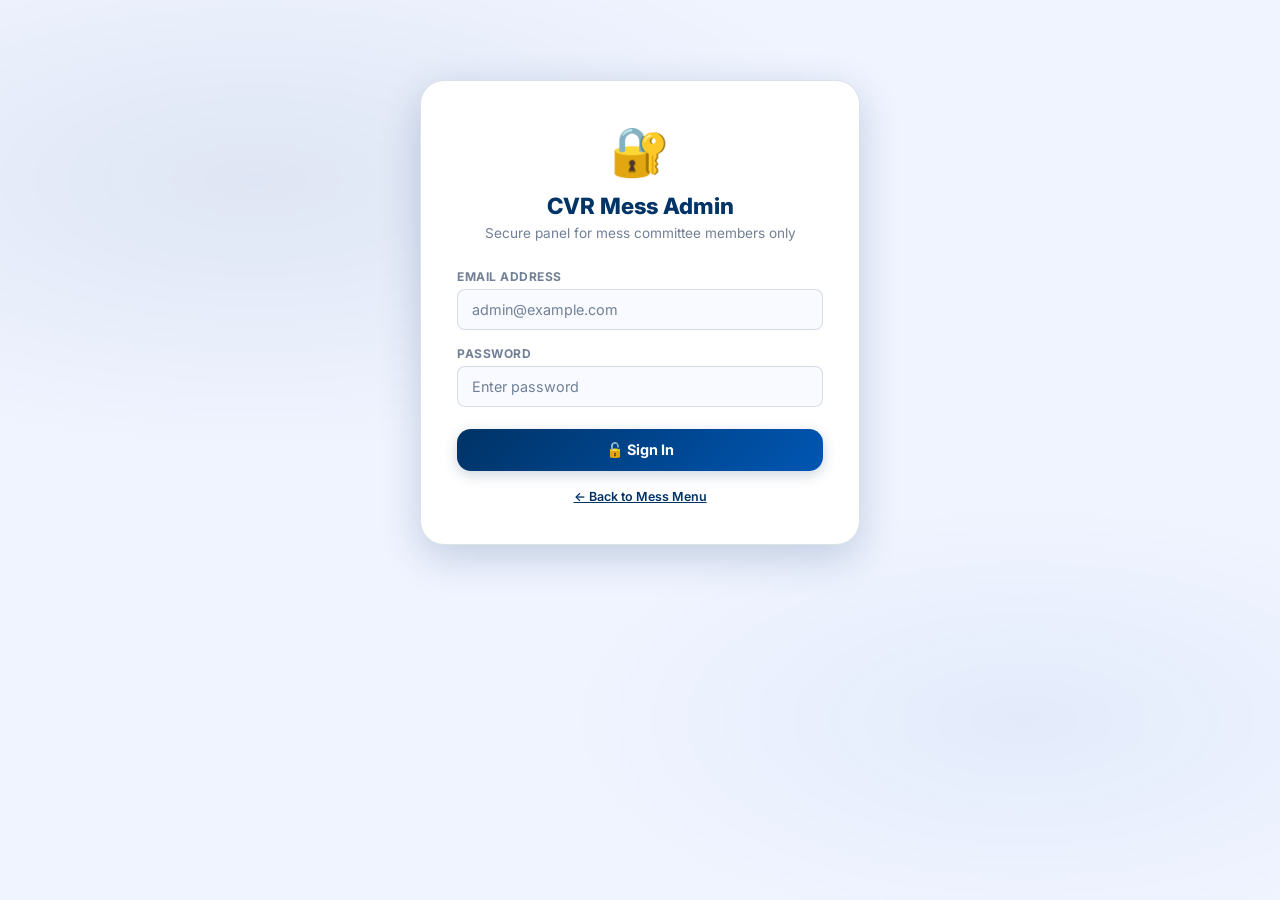
==== admin.html @ c502dd14 "Implement Plan A: Dish Photos via URL mode" ====
<!DOCTYPE html>
<html lang="en">
<head>
  <meta charset="UTF-8"/>
  <meta name="viewport" content="width=device-width, initial-scale=1.0">
  <title>CVR Mess — Admin Panel</title>
  <link href="https://fonts.googleapis.com/css2?family=Inter:wght@300;400;500;600;700;800&display=swap" rel="stylesheet">
  <style>
    *, *::before, *::after { box-sizing: border-box; margin: 0; padding: 0; }
    :root {
      --bg:#f0f4ff; --surface:#fff; --surface2:#f8faff; --border:rgba(0,51,102,.14);
      --accent:#003366; --accent2:#0056b3; --accent-g:rgba(0,51,102,.2);
      --text:#1a1a2e; --text2:#4a5568; --text3:#718096;
      --green:#10b981; --green-bg:#ecfdf5; --yellow:#f59e0b; --yellow-bg:#fffbeb;
      --red:#ef4444; --purple:#7c3aed;
      --shadow-sm:0 2px 8px rgba(0,51,102,.08); --shadow-md:0 6px 24px rgba(0,51,102,.14); --shadow-lg:0 12px 40px rgba(0,51,102,.2);
      --r-sm:8px; --r-md:14px; --r-lg:18px; --r-xl:24px; --t:.28s cubic-bezier(.4,0,.2,1);
    }
    body { font-family:'Inter',system-ui,sans-serif; background:var(--bg); color:var(--text); min-height:100vh; padding:20px 16px 60px; }
    body::before {
      content:''; position:fixed; inset:0; pointer-events:none; z-index:0;
      background: radial-gradient(ellipse 80% 50% at 20% 20%,rgba(0,51,102,.07) 0%,transparent 60%), radial-gradient(ellipse 60% 40% at 80% 80%,rgba(0,86,179,.05) 0%,transparent 60%);
    }
    body > * { position:relative; z-index:1; }
    .admin-wrap { max-width:800px; margin:0 auto; }

    /* HEADER */
    .admin-header { display:flex; align-items:center; justify-content:space-between; margin-bottom:28px; flex-wrap:wrap; gap:12px; }
    .header-brand { display:flex; align-items:center; gap:14px; }
    .header-brand img { width:52px; height:52px; border-radius:50%; object-fit:cover; border:2px solid var(--accent); }
    .header-title { font-size:1.5rem; font-weight:800; background:linear-gradient(135deg,var(--accent),var(--accent2)); -webkit-background-clip:text; -webkit-text-fill-color:transparent; background-clip:text; }
    .header-sub { font-size:.78rem; color:var(--text3); margin-top:2px; }

    /* TABS */
    .tab-bar { display:flex; gap:4px; margin-bottom:24px; border-bottom:2px solid var(--border); overflow-x:auto; }
    .tab-bar::-webkit-scrollbar { display:none; }
    .tab-btn { padding:10px 16px; border:none; background:transparent; color:var(--text3); font-family:'Inter',sans-serif; font-size:.85rem; font-weight:600; cursor:pointer; border-bottom:2px solid transparent; margin-bottom:-2px; transition:all var(--t); border-radius:var(--r-sm) var(--r-sm) 0 0; white-space:nowrap; }
    .tab-btn:hover { color:var(--accent2); background:rgba(0,51,102,.04); }
    .tab-btn.active { color:var(--accent); border-bottom-color:var(--accent); background:rgba(0,51,102,.05); }
    .tab-panel { display:none; }
    .tab-panel.active { display:block; }

    /* CARD */
    .card { background:var(--surface); border:1px solid var(--border); border-radius:var(--r-lg); padding:24px; margin-bottom:18px; box-shadow:var(--shadow-sm); }
    .card-title { font-size:.95rem; font-weight:700; color:var(--accent); margin-bottom:16px; display:flex; align-items:center; gap:8px; padding-bottom:12px; border-bottom:1.5px solid var(--border); }

    /* FORM */
    label { display:block; font-size:.75rem; font-weight:700; color:var(--text3); letter-spacing:.5px; text-transform:uppercase; margin-bottom:5px; }
    input, textarea, select { width:100%; padding:11px 14px; border:1.5px solid var(--border); border-radius:var(--r-sm); font-family:'Inter',sans-serif; font-size:.9rem; font-weight:500; color:var(--text); background:var(--surface2); transition:border-color var(--t),box-shadow var(--t); outline:none; }
    input:focus, textarea:focus, select:focus { border-color:var(--accent2); box-shadow:0 0 0 3px var(--accent-g); }
    input::placeholder, textarea::placeholder { color:var(--text3); font-weight:400; }
    textarea { resize:vertical; min-height:90px; }
    .form-row { margin-bottom:14px; }
    .form-grid-2 { display:grid; grid-template-columns:1fr 1fr; gap:12px; }
    .form-grid-3 { display:grid; grid-template-columns:1fr 1fr 1fr; gap:12px; }

    /* BUTTONS */
    .btn { display:inline-flex; align-items:center; justify-content:center; gap:8px; padding:12px 24px; border:none; border-radius:var(--r-md); font-family:'Inter',sans-serif; font-size:.9rem; font-weight:700; cursor:pointer; transition:all var(--t); width:100%; margin-top:6px; }
    .btn-primary { background:linear-gradient(135deg,var(--accent),var(--accent2)); color:white; box-shadow:0 4px 14px var(--accent-g); }
    .btn-primary:hover { transform:translateY(-2px); box-shadow:0 8px 24px var(--accent-g); }
    .btn-green  { background:linear-gradient(135deg,#059669,#10b981); color:white; box-shadow:0 4px 14px rgba(16,185,129,.3); }
    .btn-green:hover  { transform:translateY(-2px); }
    .btn-purple { background:linear-gradient(135deg,var(--purple),#9333ea); color:white; box-shadow:0 4px 14px rgba(124,58,237,.3); }
    .btn-purple:hover { transform:translateY(-2px); }
    .btn-red    { background:linear-gradient(135deg,#dc2626,var(--red)); color:white; box-shadow:0 4px 14px rgba(239,68,68,.3); }
    .btn-red:hover    { transform:translateY(-2px); }
    .btn-orange { background:linear-gradient(135deg,#d97706,#f59e0b); color:white; box-shadow:0 4px 14px rgba(245,158,11,.3); }
    .btn-orange:hover { transform:translateY(-2px); }
    .btn-sm { padding:7px 16px; font-size:.82rem; width:auto; margin-top:0; }
    .btn-group { display:flex; gap:10px; margin-top:6px; }
    .btn-group .btn { flex:1; }

    /* DAY SELECTOR */
    .day-selector { display:flex; gap:6px; flex-wrap:wrap; margin-bottom:18px; }
    .day-sel-btn { padding:7px 14px; border-radius:30px; border:1.5px solid var(--border); background:var(--surface2); color:var(--text2); font-size:.82rem; font-weight:600; cursor:pointer; font-family:'Inter',sans-serif; transition:all var(--t); }
    .day-sel-btn:hover { border-color:var(--accent2); color:var(--accent2); }
    .day-sel-btn.active { background:linear-gradient(135deg,var(--accent),var(--accent2)); border-color:transparent; color:white; box-shadow:0 4px 12px var(--accent-g); }

    /* STATS */
    .stats-row { display:grid; grid-template-columns:repeat(4,1fr); gap:12px; margin-bottom:20px; }
    .stat-card { background:var(--surface); border:1px solid var(--border); border-radius:var(--r-md); padding:14px; text-align:center; box-shadow:var(--shadow-sm); }
    .stat-val { font-size:1.7rem; font-weight:800; color:var(--accent); }
    .stat-lbl { font-size:.68rem; color:var(--text3); font-weight:600; text-transform:uppercase; letter-spacing:.5px; margin-top:4px; }

    /* SAVE STATUS */
    #saveStatus { display:none; align-items:center; gap:6px; font-size:.82rem; font-weight:600; color:var(--green); background:var(--green-bg); padding:8px 14px; border-radius:30px; margin-bottom:12px; }

    /* PREVIEW */
    .preview-box { background:var(--surface2); border:1.5px dashed var(--border); border-radius:var(--r-md); padding:16px; margin-top:14px; }
    .preview-box h4 { color:var(--text3); font-size:.75rem; letter-spacing:.5px; text-transform:uppercase; margin-bottom:10px; }
    .preview-row { display:flex; gap:8px; margin-bottom:7px; font-size:.88rem; }
    .preview-label { width:80px; font-weight:700; color:var(--text3); flex-shrink:0; }

    /* NOTICE LIST */
    .notice-list { display:flex; flex-direction:column; gap:10px; margin-top:16px; }
    .notice-item { background:var(--yellow-bg); border:1px solid rgba(245,158,11,.3); border-radius:var(--r-sm); padding:12px 14px; display:flex; justify-content:space-between; align-items:flex-start; gap:12px; }
    .notice-item .nc { flex:1; }
    .notice-item .ntitle { font-weight:700; font-size:.88rem; color:var(--text); margin-bottom:3px; }
    .notice-item .nbody  { font-size:.82rem; color:var(--text2); }
    .notice-item .nmeta  { font-size:.7rem; color:var(--text3); margin-top:4px; }
    .del-btn { background:rgba(239,68,68,.1); color:var(--red); border:1px solid rgba(239,68,68,.2); border-radius:var(--r-sm); padding:6px 10px; cursor:pointer; font-size:.78rem; font-weight:700; font-family:'Inter',sans-serif; transition:all var(--t); }
    .del-btn:hover { background:var(--red); color:white; }

    /* GALLERY ADMIN GRID */
    .dish-admin-grid { display:grid; grid-template-columns:repeat(auto-fill,minmax(150px,1fr)); gap:12px; margin-top:16px; }
    .dish-admin-card { background:var(--surface); border:1px solid var(--border); border-radius:var(--r-md); overflow:hidden; box-shadow:var(--shadow-sm); position:relative; }
    .dish-admin-card img { width:100%; aspect-ratio:4/3; object-fit:cover; display:block; }
    .dish-admin-card .dname { padding:7px 10px; font-size:.82rem; font-weight:700; color:var(--text); text-align:center; white-space:nowrap; overflow:hidden; text-overflow:ellipsis; }
    .dish-admin-card .dcat  { padding:0 10px 8px; font-size:.7rem; color:var(--text3); text-align:center; }
    .dish-del-overlay { position:absolute; top:6px; right:6px; background:rgba(239,68,68,.85); color:white; border:none; border-radius:50%; width:28px; height:28px; display:flex; align-items:center; justify-content:center; cursor:pointer; font-size:.85rem; opacity:0; transition:opacity var(--t); }
    .dish-admin-card:hover .dish-del-overlay { opacity:1; }

    /* UPLOAD ZONE */
    .upload-zone { border:2px dashed var(--border); border-radius:var(--r-md); padding:28px; text-align:center; cursor:pointer; transition:all var(--t); background:var(--surface2); }
    .upload-zone:hover { border-color:var(--accent2); background:rgba(0,86,179,.03); }
    .upload-zone.drag-over { border-color:var(--accent); background:rgba(0,51,102,.05); }
    .upload-zone .uz-icon { font-size:2.2rem; margin-bottom:8px; }
    .upload-zone .uz-text { font-size:.88rem; color:var(--text3); font-weight:500; }
    .upload-zone .uz-sub  { font-size:.75rem; color:var(--text3); margin-top:4px; }

    /* IMAGE PREVIEW */
    .img-preview-box { display:none; text-align:center; margin-top:12px; }
    .img-preview-box img { max-width:100%; max-height:180px; border-radius:var(--r-md); border:2px solid var(--border); object-fit:cover; }

    /* PROGRESS BAR */
    .upload-progress { display:none; margin-top:12px; }
    .progress-bar { height:6px; background:var(--border); border-radius:3px; overflow:hidden; }
    .progress-fill { height:100%; background:linear-gradient(135deg,var(--accent),var(--accent2)); border-radius:3px; transition:width .3s ease; width:0%; }
    .progress-text { font-size:.78rem; color:var(--text3); margin-top:6px; text-align:center; }

    /* SPECIAL EVENT TOGGLE */
    .toggle-row { display:flex; align-items:center; justify-content:space-between; padding:14px 0; border-bottom:1px solid var(--border); }
    .toggle-label { font-size:.9rem; font-weight:600; color:var(--text); }
    .toggle-sub   { font-size:.78rem; color:var(--text3); margin-top:2px; }
    .toggle-switch { position:relative; width:50px; height:26px; }
    .toggle-switch input { opacity:0; width:0; height:0; }
    .toggle-slider { position:absolute; inset:0; background:var(--border); border-radius:13px; cursor:pointer; transition:background var(--t); }
    .toggle-slider::before { content:''; position:absolute; height:20px; width:20px; left:3px; bottom:3px; background:white; border-radius:50%; transition:transform var(--t); }
    .toggle-switch input:checked + .toggle-slider { background:var(--green); }
    .toggle-switch input:checked + .toggle-slider::before { transform:translateX(24px); }

    /* LOGIN */
    #loginSection { max-width:440px; margin:60px auto; background:var(--surface); border:1px solid var(--border); border-radius:var(--r-xl); padding:40px 36px; box-shadow:var(--shadow-lg); text-align:center; }
    .login-logo { font-size:3rem; margin-bottom:12px; }
    .login-title { font-size:1.4rem; font-weight:800; color:var(--accent); margin-bottom:6px; }
    .login-sub { font-size:.85rem; color:var(--text3); margin-bottom:28px; }
    .login-row { text-align:left; margin-bottom:16px; }

    @media(max-width:580px) {
      .form-grid-2 { grid-template-columns:1fr; }
      .form-grid-3 { grid-template-columns:1fr; }
      .stats-row { grid-template-columns:1fr 1fr; }
      .tab-btn { padding:8px 10px; font-size:.78rem; }
    }
  </style>
</head>
<body>

<!-- ── LOGIN ────────────────────────────────────────────────── -->
<div id="loginSection">
  <div class="login-logo">🔐</div>
  <div class="login-title">CVR Mess Admin</div>
  <div class="login-sub">Secure panel for mess committee members only</div>
  <div class="login-row"><label for="email">Email Address</label><input id="email" type="email" placeholder="admin@example.com"></div>
  <div class="login-row"><label for="password">Password</label><input id="password" type="password" placeholder="Enter password"></div>
  <button class="btn btn-primary" onclick="login()">🔓 Sign In</button>
  <p style="margin-top:18px;font-size:.78rem;color:var(--text3)"><a href="index.html" style="color:var(--accent);font-weight:600">← Back to Mess Menu</a></p>
</div>

<!-- ── ADMIN PANEL ───────────────────────────────────────────── -->
<div id="adminPanel" style="display:none">
  <div class="admin-wrap">
    <div class="admin-header">
      <div class="header-brand">
        <img src="logo.jpeg" alt="CVR">
        <div><div class="header-title">Admin Dashboard</div><div class="header-sub">C V Raman Hostel Mess Committee</div></div>
      </div>
      <div style="display:flex;gap:8px">
        <a href="index.html" class="btn btn-sm" style="background:var(--surface);color:var(--accent);border:1.5px solid var(--border);text-decoration:none;width:auto;margin-top:0">👁 View Site</a>
        <button class="btn btn-red btn-sm" onclick="logout()" style="width:auto;margin-top:0">Sign Out</button>
      </div>
    </div>

    <div id="saveStatus">✅ Saved and live!</div>

    <div class="stats-row">
      <div class="stat-card"><div class="stat-val">7</div><div class="stat-lbl">Days</div></div>
      <div class="stat-card"><div class="stat-val" id="statNotices">—</div><div class="stat-lbl">Notices</div></div>
      <div class="stat-card"><div class="stat-val" id="statDishes">—</div><div class="stat-lbl">Dish Photos</div></div>
      <div class="stat-card"><div class="stat-val">4</div><div class="stat-lbl">Meals/Day</div></div>
    </div>

    <div class="tab-bar">
      <button class="tab-btn active"   onclick="switchTab('menu',this)">🍽️ Menu</button>
      <button class="tab-btn"          onclick="switchTab('notice',this)">📢 Notices</button>
      <button class="tab-btn"          onclick="switchTab('gallery',this)">📸 Dish Gallery</button>
      <button class="tab-btn"          onclick="switchTab('special',this)">⭐ Special Dinner</button>
      <button class="tab-btn"          onclick="switchTab('timings',this)">🕒 Timings</button>
    </div>

    <!-- ── TAB: MENU ──────────────────────────────────────────── -->
    <div class="tab-panel active" id="tab-menu">
      <div class="card">
        <div class="card-title">🍽️ Weekly Menu Editor</div>
        <p style="font-size:.85rem;color:var(--text3);margin-bottom:16px">Select a day, update meals, and publish instantly to all students.</p>
        <div class="day-selector" id="daySelector">
          <button class="day-sel-btn active" data-day="Monday"    onclick="selDay('Monday',this)">Monday</button>
          <button class="day-sel-btn" data-day="Tuesday"   onclick="selDay('Tuesday',this)">Tuesday</button>
          <button class="day-sel-btn" data-day="Wednesday" onclick="selDay('Wednesday',this)">Wednesday</button>
          <button class="day-sel-btn" data-day="Thursday"  onclick="selDay('Thursday',this)">Thursday</button>
          <button class="day-sel-btn" data-day="Friday"    onclick="selDay('Friday',this)">Friday</button>
          <button class="day-sel-btn" data-day="Saturday"  onclick="selDay('Saturday',this)">Saturday</button>
          <button class="day-sel-btn" data-day="Sunday"    onclick="selDay('Sunday',this)">Sunday</button>
        </div>
        <div id="menuEditorContent"></div>
        <button class="btn btn-green" onclick="updateMenu()">💾 Save &amp; Publish Menu</button>
        <div class="preview-box" id="menuPreviewBox" style="display:none">
          <h4>📋 Live Preview</h4><div id="menuPreviewContent"></div>
        </div>
      </div>
    </div>

    <!-- ── TAB: NOTICES ───────────────────────────────────────── -->
    <div class="tab-panel" id="tab-notice">
      <div class="card">
        <div class="card-title">✏️ Post New Notice</div>
        <div class="form-row"><label for="noticeTitle">Notice Title</label><input id="noticeTitle" placeholder="e.g. Special Meal Tomorrow" maxlength="80"></div>
        <div class="form-row"><label for="noticeContent">Message</label><textarea id="noticeContent" placeholder="Full notice text…" maxlength="500"></textarea><span style="font-size:.72rem;color:var(--text3);float:right;margin-top:4px" id="noticeCC">0/500</span></div>
        <div class="btn-group">
          <button class="btn btn-purple" onclick="postCurrentNotice()">📢 Post as Live Notice</button>
          <button class="btn btn-primary" onclick="addNoticeToHistory()">📋 Save to History</button>
        </div>
      </div>
      <div class="card">
        <div class="card-title">🗂️ Notice History</div>
        <div class="notice-list" id="noticeList"><p style="color:var(--text3);font-size:.85rem">Loading…</p></div>
      </div>
    </div>

    <!-- ── TAB: DISH GALLERY ──────────────────────────────────── -->
    <div class="tab-panel" id="tab-gallery">
      <div class="card">
        <div class="card-title">📸 Add Dish Photo</div>
        <p style="font-size:.85rem;color:var(--text3);margin-bottom:18px">Add food photos via upload or by pasting an external image link.</p>

        <!-- Toggle Mode -->
        <div style="display:flex;gap:8px;margin-bottom:18px">
          <button class="btn btn-sm" id="modeUploadBtn" onclick="setGalleryMode('upload')" style="background:var(--accent);color:white">📁 Upload File</button>
          <button class="btn btn-sm" id="modeLinkBtn" onclick="setGalleryMode('link')" style="background:var(--surface2);color:var(--text2);border:1px solid var(--border)">🔗 Paste URL</button>
        </div>

        <!-- Mode: Upload -->
        <div id="galleryUploadZone">
          <div class="upload-zone" id="uploadZone" onclick="document.getElementById('dishFile').click()">
            <div class="uz-icon">📷</div>
            <div class="uz-text">Click to choose a photo</div>
            <div class="uz-sub">JPG, PNG, WEBP up to 5 MB</div>
            <input type="file" id="dishFile" accept="image/*" style="display:none" onchange="onDishFileSelect(event)">
          </div>
          <div class="img-preview-box" id="imgPreviewBox">
            <img id="imgPreview" src="" alt="Preview">
          </div>
          <div class="upload-progress" id="uploadProgress">
            <div class="progress-bar"><div class="progress-fill" id="progressFill"></div></div>
            <div class="progress-text" id="progressText">Uploading…</div>
          </div>
        </div>

        <!-- Mode: Link -->
        <div id="galleryLinkZone" style="display:none">
          <div class="form-row">
            <label for="dishUrl">Image Link (URL)</label>
            <input id="dishUrl" placeholder="https://example.com/photo.jpg" oninput="onUrlInput(this.value)">
          </div>
          <div class="img-preview-box" id="urlPreviewBox" style="margin-bottom:14px">
            <img id="urlPreview" src="" alt="URL Preview" style="max-height:150px;border-radius:10px">
          </div>
          <p style="font-size:.72rem;color:var(--text3);margin-top:-8px mb-10">Tip: Upload to <a href="https://postimages.org/" target="_blank" style="color:var(--accent)">PostImages</a> or <a href="https://imgur.com/upload" target="_blank" style="color:var(--accent)">Imgur</a> and paste the link here.</p>
        </div>

        <div class="form-grid-2" style="margin-top:14px">
          <div class="form-row"><label for="dishName">Dish Name *</label><input id="dishName" placeholder="e.g. Palak Paneer Masala"></div>
          <div class="form-row">
            <label for="dishCategory">Category</label>
            <select id="dishCategory">
              <option value="">Select category…</option>
              <option value="Breakfast">🍳 Breakfast</option>
              <option value="Lunch">🍱 Lunch</option>
              <option value="Snacks">☕ Snacks</option>
              <option value="Dinner">🍛 Dinner</option>
              <option value="Dessert">🍦 Dessert</option>
            </select>
          </div>
        </div>
        <button class="btn btn-purple" onclick="saveDish()" id="uploadBtn">💾 Save to Gallery</button>
      </div>

      <!-- Gallery grid -->
      <div class="card">
        <div class="card-title">🖼️ Current Gallery <span id="dishCountBadge" style="font-size:.75rem;font-weight:500;color:var(--text3);margin-left:4px"></span></div>
        <div class="dish-admin-grid" id="adminDishGrid"><p style="color:var(--text3);font-size:.85rem">Loading…</p></div>
      </div>
    </div>

    <!-- ── TAB: SPECIAL DINNER ────────────────────────────────── -->
    <div class="tab-panel" id="tab-special">
      <div class="card">
        <div class="card-title">⭐ Special Dinner / Event</div>
        <p style="font-size:.85rem;color:var(--text3);margin-bottom:18px">Announce a special dinner or event. It shows as a prominent banner on the main page.</p>

        <div class="toggle-row">
          <div>
            <div class="toggle-label">Show Special Event Banner</div>
            <div class="toggle-sub">Turns on/off the banner for students</div>
          </div>
          <label class="toggle-switch">
            <input type="checkbox" id="specialActive">
            <span class="toggle-slider"></span>
          </label>
        </div>

        <div id="specialFields" style="margin-top:18px">
          <div class="form-row"><label for="specialTitle">Event Title *</label><input id="specialTitle" placeholder="e.g. Biryani Night 🍚"></div>
          <div class="form-row"><label for="specialDetails">Details</label><textarea id="specialDetails" placeholder="e.g. Special Biryani + Raita + Gulab Jamun served tonight!" rows="3"></textarea></div>
          <div class="form-grid-3">
            <div class="form-row"><label for="specialDate">Date</label><input id="specialDate" type="date"></div>
            <div class="form-row"><label for="specialTime">Timing</label><input id="specialTime" placeholder="e.g. 8:00 PM – 10:00 PM"></div>
            <div class="form-row"><label for="specialMenu">Special Menu</label><input id="specialMenu" placeholder="e.g. Biryani, Raita, Gulab Jamun"></div>
          </div>
        </div>
        <button class="btn btn-orange" onclick="saveSpecialEvent()">💾 Save Special Event</button>
        <button class="btn btn-red" onclick="clearSpecialEvent()" style="margin-top:8px">🗑 Clear Event (Hide Banner)</button>
      </div>
    </div>

    <!-- ── TAB: TIMINGS ───────────────────────────────────────── -->
    <div class="tab-panel" id="tab-timings">
      <div class="card">
        <div class="card-title">🕒 Mess Timing Settings</div>
        <p style="font-size:.85rem;color:var(--text3);margin-bottom:20px">Update official timings. Changes reflect on the student page instantly.</p>
        <div style="margin-bottom:20px">
          <div style="font-size:.88rem;font-weight:700;color:var(--text);margin-bottom:14px">Weekday (Mon–Fri)</div>
          <div class="form-grid-2">
            <div class="form-row"><label>Breakfast</label><input id="wd_b" placeholder="7:30 AM – 9:30 AM"></div>
            <div class="form-row"><label>Lunch</label><input id="wd_l" placeholder="12:30 PM – 2:30 PM"></div>
            <div class="form-row"><label>Snacks</label><input id="wd_s" placeholder="5:30 PM – 6:30 PM"></div>
            <div class="form-row"><label>Dinner</label><input id="wd_d" placeholder="8:00 PM – 10:00 PM"></div>
          </div>
        </div>
        <div style="margin-bottom:20px">
          <div style="font-size:.88rem;font-weight:700;color:var(--text);margin-bottom:14px">Weekend (Sat–Sun)</div>
          <div class="form-grid-2">
            <div class="form-row"><label>Breakfast</label><input id="we_b" placeholder="8:00 AM – 10:00 AM"></div>
            <div class="form-row"><label>Lunch</label><input id="we_l" placeholder="1:00 PM – 3:00 PM"></div>
            <div class="form-row"><label>Snacks</label><input id="we_s" placeholder="5:30 PM – 6:30 PM"></div>
            <div class="form-row"><label>Dinner</label><input id="we_d" placeholder="8:00 PM – 10:00 PM"></div>
          </div>
        </div>
        <button class="btn btn-primary" onclick="saveTimings()">💾 Save Timings</button>
      </div>
    </div>

  </div><!-- /admin-wrap -->
</div><!-- /adminPanel -->

<script type="module">
import { initializeApp } from "https://www.gstatic.com/firebasejs/12.9.0/firebase-app.js";
import { getAuth, signInWithEmailAndPassword, signOut, onAuthStateChanged } from "https://www.gstatic.com/firebasejs/12.9.0/firebase-auth.js";
import { getFirestore, doc, setDoc, addDoc, getDoc, deleteDoc, collection, query, orderBy, onSnapshot, serverTimestamp } from "https://www.gstatic.com/firebasejs/12.9.0/firebase-firestore.js";
import { getStorage, ref, uploadBytesResumable, getDownloadURL, deleteObject } from "https://www.gstatic.com/firebasejs/12.9.0/firebase-storage.js";

const firebaseConfig = {
  apiKey: "AIzaSyBim0-aBLbxB4Od-V6cCwEpOTwiZUO-nEE",
  authDomain: "mess-menu-bdba5.firebaseapp.com",
  projectId: "mess-menu-bdba5",
  storageBucket: "mess-menu-bdba5.firebasestorage.app",
  messagingSenderId: "141472583379",
  appId: "1:141472583379:web:b479d1ddfff8e82c4f4e26",
  measurementId: "G-82GSXH0SB9"
};
const app     = initializeApp(firebaseConfig);
const auth    = getAuth(app);
const db      = getFirestore(app);
const storage = getStorage(app);

const DAYS = ["Monday","Tuesday","Wednesday","Thursday","Friday","Saturday","Sunday"];
let currentDay     = "Monday";
let currentMenuDoc = {};
let selectedFile   = null;
let adminDishes    = [];
let galleryMode    = "upload"; // or 'link'

/* AUTH */
onAuthStateChanged(auth, user => {
  if (user) {
    document.getElementById("loginSection").style.display = "none";
    document.getElementById("adminPanel").style.display   = "block";
    initAdmin();
  } else {
    document.getElementById("loginSection").style.display = "block";
    document.getElementById("adminPanel").style.display   = "none";
  }
});

async function initAdmin() {
  buildMenuEditor("Monday");
  await loadMenuFromFirebase();
  listenNotices();
  listenDishes();
  loadSpecialEvent();
  loadTimings();
  setupDragDrop();
}

window.login = async () => {
  const e = document.getElementById("email").value.trim();
  const p = document.getElementById("password").value;
  if (!e||!p) { alert("Fill in email and password."); return; }
  try { await signInWithEmailAndPassword(auth, e, p); }
  catch(err) { alert("Login failed: " + err.message); }
};
window.logout = () => signOut(auth);

/* TABS */
window.switchTab = (name, btn) => {
  document.querySelectorAll(".tab-panel").forEach(p => p.classList.remove("active"));
  document.querySelectorAll(".tab-btn").forEach(b => b.classList.remove("active"));
  document.getElementById("tab-"+name).classList.add("active");
  btn.classList.add("active");
};

/* MENU EDITOR */
window.selDay = (day, btn) => {
  document.querySelectorAll(".day-sel-btn").forEach(b => b.classList.remove("active"));
  btn.classList.add("active");
  currentDay = day;
  buildMenuEditor(day);
  populateDayFields(day);
  updatePreview();
};

function buildMenuEditor(day) {
  document.getElementById("menuEditorContent").innerHTML = `
    <h3 style="font-size:.95rem;font-weight:700;color:var(--text);margin-bottom:14px">Editing: <span style="color:var(--accent)">${day}</span></h3>
    <div class="form-grid-2">
      <div class="form-row"><label>🍳 Breakfast</label><input id="f_b" placeholder="e.g. Aloo Paratha, Chutney" oninput="updatePreview()"></div>
      <div class="form-row"><label>🍱 Lunch</label><input id="f_l" placeholder="e.g. Dal, Rice, Sabzi, Roti" oninput="updatePreview()"></div>
      <div class="form-row"><label>☕ Snacks</label><input id="f_s" placeholder="e.g. Samosa, Tea" oninput="updatePreview()"></div>
      <div class="form-row"><label>🍛 Dinner</label><input id="f_d" placeholder="e.g. Paneer, Dal, Rice, Roti" oninput="updatePreview()"></div>
    </div>
    <div class="form-row"><label>🍦 Dessert <span style="font-weight:400;text-transform:none">(optional)</span></label><input id="f_ds" placeholder="e.g. Gulab Jamun" oninput="updatePreview()"></div>`;
}

async function loadMenuFromFirebase() {
  try {
    const snap = await getDoc(doc(db,"menu","c v raman"));
    if (snap.exists()) { currentMenuDoc = snap.data(); populateDayFields("Monday"); updatePreview(); }
  } catch(e) { console.error(e); }
}

function populateDayFields(day) {
  const d = currentMenuDoc;
  const s = (id,k) => { const el=document.getElementById(id); if(el) el.value = d[`${day}_${k}`]||d[`${day.toLowerCase()}_${k}`]||""; };
  s("f_b","breakfast"); s("f_l","lunch"); s("f_s","snacks"); s("f_d","dinner"); s("f_ds","dessert");
}

window.updateMenu = async () => {
  const b=gv("f_b"),l=gv("f_l"),s=gv("f_s"),d=gv("f_d"),ds=gv("f_ds");
  if (!b||!l||!d) { alert("Fill Breakfast, Lunch, and Dinner before saving."); return; }
  const update = {
    [`${currentDay}_breakfast`]:b, [`${currentDay}_lunch`]:l,
    [`${currentDay}_snacks`]:s||"", [`${currentDay}_dinner`]:d,
    [`${currentDay}_dessert`]:ds||"-", updatedAt:serverTimestamp()
  };
  Object.assign(currentMenuDoc,update);
  try { await setDoc(doc(db,"menu","c v raman"),update,{merge:true}); showSaved(); }
  catch(e) { alert("Error: "+e.message); }
};

window.updatePreview = () => {
  const b=gv("f_b"),l=gv("f_l"),s=gv("f_s"),d=gv("f_d"),ds=gv("f_ds");
  const bx=document.getElementById("menuPreviewBox"),ct=document.getElementById("menuPreviewContent");
  if(!bx||!ct) return;
  if(!b&&!l&&!s&&!d) { bx.style.display="none"; return; }
  bx.style.display="block";
  ct.innerHTML=`<div class="preview-row"><span class="preview-label">🍳 Breakfast</span><span>${b||"—"}</span></div><div class="preview-row"><span class="preview-label">🍱 Lunch</span><span>${l||"—"}</span></div><div class="preview-row"><span class="preview-label">☕ Snacks</span><span>${s||"—"}</span></div><div class="preview-row"><span class="preview-label">🍛 Dinner</span><span>${d||"—"}</span></div>${ds?`<div class="preview-row"><span class="preview-label">🍦 Dessert</span><span>${ds}</span></div>`:""}`;
};

/* NOTICES */
window.postCurrentNotice = async () => {
  const t=gv("noticeTitle"),c=gv("noticeContent");
  if(!t||!c) { alert("Fill title and message."); return; }
  try { await setDoc(doc(db,"settings","notice"),{title:t,content:c,updatedAt:serverTimestamp()}); showSaved("✅ Notice live on main page!"); }
  catch(e) { alert(e.message); }
};
window.addNoticeToHistory = async () => {
  const t=gv("noticeTitle"),c=gv("noticeContent");
  if(!t||!c) { alert("Fill title and message."); return; }
  try {
    await addDoc(collection(db,"notices"),{title:t,content:c,createdAt:serverTimestamp()});
    document.getElementById("noticeTitle").value=""; document.getElementById("noticeContent").value=""; document.getElementById("noticeCC").textContent="0/500";
    showSaved("✅ Notice added to history!");
  } catch(e) { alert(e.message); }
};
function listenNotices() {
  const q=query(collection(db,"notices"),orderBy("createdAt","desc"));
  onSnapshot(q, snap => {
    const list=document.getElementById("noticeList"), st=document.getElementById("statNotices");
    if(!list) return;
    if(st) st.textContent=snap.size;
    if(snap.empty) { list.innerHTML="<p style='color:var(--text3);font-size:.85rem'>No notices yet.</p>"; return; }
    list.innerHTML=snap.docs.map(d => {
      const data=d.data();
      let date="";
      if(data.createdAt?.toDate) date=data.createdAt.toDate().toLocaleString("en-IN",{day:"2-digit",month:"short",hour:"2-digit",minute:"2-digit"});
      return `<div class="notice-item"><div class="nc"><div class="ntitle">${san(data.title)}</div><div class="nbody">${san(data.content)}</div>${date?`<div class="nmeta">📅 ${date}</div>`:""}</div><button class="del-btn" onclick="delNotice('${d.id}')">🗑 Delete</button></div>`;
    }).join("");
  });
}
window.delNotice = async id => {
  if(!confirm("Delete this notice?")) return;
  try { await deleteDoc(doc(db,"notices",id)); } catch(e) { alert(e.message); }
};

/* DISH GALLERY */
window.setGalleryMode = (mode) => {
  galleryMode = mode;
  document.getElementById("galleryUploadZone").style.display = (mode === 'upload' ? 'block' : 'none');
  document.getElementById("galleryLinkZone").style.display   = (mode === 'link' ? 'block' : 'none');
  
  const uBtn = document.getElementById("modeUploadBtn");
  const lBtn = document.getElementById("modeLinkBtn");
  if(mode === 'upload') {
    uBtn.style.background = 'var(--accent)'; uBtn.style.color = 'white';
    lBtn.style.background = 'var(--surface2)'; lBtn.style.color = 'var(--text2)';
  } else {
    lBtn.style.background = 'var(--accent)'; lBtn.style.color = 'white';
    uBtn.style.background = 'var(--surface2)'; uBtn.style.color = 'var(--text2)';
  }
};

window.onUrlInput = (val) => {
  const box = document.getElementById("urlPreviewBox");
  const img = document.getElementById("urlPreview");
  if(!val) { box.style.display = "none"; return; }
  img.src = val; box.style.display = "block";
};

window.onDishFileSelect = function(event) {
  const file = event.target.files[0];
  if (!file) return;
  if (file.size > 5*1024*1024) { alert("File too large. Max 5 MB."); return; }
  selectedFile = file;
  const reader = new FileReader();
  reader.onload = e => {
    const box = document.getElementById("imgPreviewBox");
    const img = document.getElementById("imgPreview");
    img.src = e.target.result;
    box.style.display = "block";
  };
  reader.readAsDataURL(file);
};

window.saveDish = async function() {
  const name = gv("dishName");
  const cat  = gv("dishCategory");
  const urlIn = gv("dishUrl");

  if (!name) { alert("Enter the dish name."); return; }

  if(galleryMode === 'link') {
    if(!urlIn) { alert("Please paste an image URL."); return; }
    await addDishToFirestore(name, cat, urlIn, null);
    document.getElementById("dishUrl").value = "";
    document.getElementById("urlPreviewBox").style.display = "none";
  } else {
    if (!selectedFile) { alert("Choose a photo first."); return; }
    uploadDishFile(name, cat);
  }
};

async function addDishToFirestore(name, category, url, storagePath) {
  try {
    await addDoc(collection(db,"dishes"), {
      name, category, url,
      storagePath: storagePath || "",
      uploadedAt: serverTimestamp()
    });
    showSaved("✅ Photo added to gallery!");
    document.getElementById("dishName").value = "";
    document.getElementById("dishCategory").value = "";
    document.getElementById("dishFile").value = "";
    document.getElementById("imgPreviewBox").style.display = "none";
    selectedFile = null;
  } catch(e) {
    console.error("Firestore Error:", e);
    alert("Fail to save info: " + e.message);
  }
}

async function uploadDishFile(name, cat) {
  const btn = document.getElementById("uploadBtn");
  btn.disabled = true; btn.textContent = "⏳ Uploading…";

  const progressWrap = document.getElementById("uploadProgress");
  const fill  = document.getElementById("progressFill");
  const ptxt  = document.getElementById("progressText");
  progressWrap.style.display = "block";

  try {
    const filename = `dishes/${Date.now()}_${selectedFile.name.replace(/[^a-zA-Z0-9.-]/g,"_")}`;
    const storageRef = ref(storage, filename);
    const task = uploadBytesResumable(storageRef, selectedFile);

    task.on("state_changed",
      snap => {
        const pct = Math.round((snap.bytesTransferred / snap.totalBytes) * 100);
        fill.style.width = pct + "%";
        ptxt.textContent = `Uploading… ${pct}%`;
      },
      err => {
        console.error("Storage Upload Error:", err);
        alert(`Upload failed!\nError: ${err.message}\nCode: ${err.code}\n\nTIP: If you are on the Spark plan, try using the 'Link URL' mode instead!`);
        btn.disabled = false; btn.textContent = "💾 Save to Gallery";
        progressWrap.style.display = "none";
      },
      async () => {
        const url = await getDownloadURL(task.snapshot.ref);
        await addDishToFirestore(name, cat, url, filename);
        btn.disabled = false; btn.textContent = "💾 Save to Gallery";
        progressWrap.style.display = "none";
        fill.style.width = "0%";
      }
    );
  } catch(e) {
    alert("Error: " + e.message);
    btn.disabled = false; btn.textContent = "💾 Save to Gallery";
    progressWrap.style.display = "none";
  }
}

function listenDishes() {
  const q = query(collection(db,"dishes"), orderBy("uploadedAt","desc"));
  onSnapshot(q, snap => {
    renderAdminDishes(snap);
  }, err => {
    console.warn("Dishes ordered query failed (likely missing index). Trying unordered...", err);
    onSnapshot(collection(db,"dishes"), snap => {
      renderAdminDishes(snap);
    }, err2 => {
      console.error("Dishes fetch failed:", err2);
      const grid = document.getElementById("adminDishGrid");
      if(grid) grid.innerHTML = "<p style='color:var(--red)'>Error loading gallery. Check console.</p>";
    });
  });
}

function renderAdminDishes(snap) {
  adminDishes = snap.docs.map(d => ({id:d.id,...d.data()}));
  const grid  = document.getElementById("adminDishGrid");
  const badge = document.getElementById("dishCountBadge");
  const stat  = document.getElementById("statDishes");
  if(stat) stat.textContent = adminDishes.length;
  if(badge) badge.textContent = `(${adminDishes.length} photos)`;
  if(!grid) return;
  if(adminDishes.length === 0) {
    grid.innerHTML = "<p style='color:var(--text3);font-size:.85rem'>No photos yet. Upload the first one!</p>";
    return;
  }
  grid.innerHTML = adminDishes.map(d => `
    <div class="dish-admin-card">
      <img src="${d.url}" alt="${san(d.name)}" loading="lazy" onerror="this.src='data:image/svg+xml,<svg xmlns=%22http://www.w3.org/2000/svg%22 width=%22100%22 height=%2275%22><rect width=%22100%22 height=%2275%22 fill=%22%23eee%22/><text x=%2250%25%22 y=%2250%25%22 dy=%22.3em%22 text-anchor=%22middle%22>🖼️</text></svg>'">
      <button class="dish-del-overlay" onclick="delDish('${d.id}','${d.storagePath||""}')" title="Delete">🗑</button>
      <div class="dname">${san(d.name)}</div>
      ${d.category ? `<div class="dcat">${san(d.category)}</div>` : ""}
    </div>`).join("");
}

window.delDish = async (id, storagePath) => {
  if (!confirm("Delete this photo permanently?")) return;
  try {
    await deleteDoc(doc(db,"dishes",id));
    if (storagePath) {
      try { await deleteObject(ref(storage, storagePath)); } catch(_) {}
    }
    showSaved("🗑 Photo deleted.");
  } catch(e) { alert(e.message); }
};

/* SPECIAL EVENT */
async function loadSpecialEvent() {
  try {
    const snap = await getDoc(doc(db,"settings","specialEvent"));
    if (!snap.exists()) return;
    const d = snap.data();
    document.getElementById("specialActive").checked  = !!d.active;
    document.getElementById("specialTitle").value     = d.title   || "";
    document.getElementById("specialDetails").value   = d.details || "";
    document.getElementById("specialDate").value      = d.date    || "";
    document.getElementById("specialTime").value      = d.time    || "";
    document.getElementById("specialMenu").value      = d.menu    || "";
  } catch(e) { console.error(e); }
}

window.saveSpecialEvent = async () => {
  const active  = document.getElementById("specialActive").checked;
  const title   = gv("specialTitle");
  const details = gv("specialDetails");
  const date    = gv("specialDate");
  const time    = gv("specialTime");
  const menu    = gv("specialMenu");
  if (active && !title) { alert("Enter an event title."); return; }
  try {
    await setDoc(doc(db,"settings","specialEvent"),{active,title,details,date,time,menu,updatedAt:serverTimestamp()});
    showSaved(active ? "⭐ Special event is now live!" : "✅ Banner hidden from students.");
  } catch(e) { alert(e.message); }
};

window.clearSpecialEvent = async () => {
  if (!confirm("Hide the special event banner from students?")) return;
  try {
    await setDoc(doc(db,"settings","specialEvent"),{active:false,updatedAt:serverTimestamp()},{merge:true});
    document.getElementById("specialActive").checked = false;
    showSaved("🗑 Special event cleared.");
  } catch(e) { alert(e.message); }
};

/* TIMINGS */
async function loadTimings() {
  try {
    const snap = await getDoc(doc(db,"settings","timings"));
    if (!snap.exists()) return;
    const d = snap.data();
    const s = (id,v) => { const el=document.getElementById(id); if(el&&v) el.value=v; };
    s("wd_b",d.weekday_breakfast); s("wd_l",d.weekday_lunch); s("wd_s",d.weekday_snacks); s("wd_d",d.weekday_dinner);
    s("we_b",d.weekend_breakfast); s("we_l",d.weekend_lunch); s("we_s",d.weekend_snacks); s("we_d",d.weekend_dinner);
  } catch(e) { console.error(e); }
}
window.saveTimings = async () => {
  try {
    await setDoc(doc(db,"settings","timings"),{
      weekday_breakfast:gv("wd_b"),weekday_lunch:gv("wd_l"),weekday_snacks:gv("wd_s"),weekday_dinner:gv("wd_d"),
      weekend_breakfast:gv("we_b"),weekend_lunch:gv("we_l"),weekend_snacks:gv("we_s"),weekend_dinner:gv("we_d"),
      updatedAt:serverTimestamp()
    });
    showSaved("✅ Timings updated live!");
  } catch(e) { alert(e.message); }
};

/* HELPERS */
function gv(id) { return document.getElementById(id)?.value.trim()||""; }
function san(s) { return (s||"").replace(/&/g,"&amp;").replace(/</g,"&lt;").replace(/>/g,"&gt;"); }
function showSaved(msg="✅ Saved and live!") {
  const el=document.getElementById("saveStatus"); if(!el) return;
  el.textContent=msg; el.style.display="flex";
  clearTimeout(el._t); el._t=setTimeout(()=>el.style.display="none",3500);
}

/* Notice char counter */
document.getElementById("noticeContent")?.addEventListener("input",function(){
  const el=document.getElementById("noticeCC"); if(el) el.textContent=`${this.value.length}/500`;
});
</script>
</body>
</html>
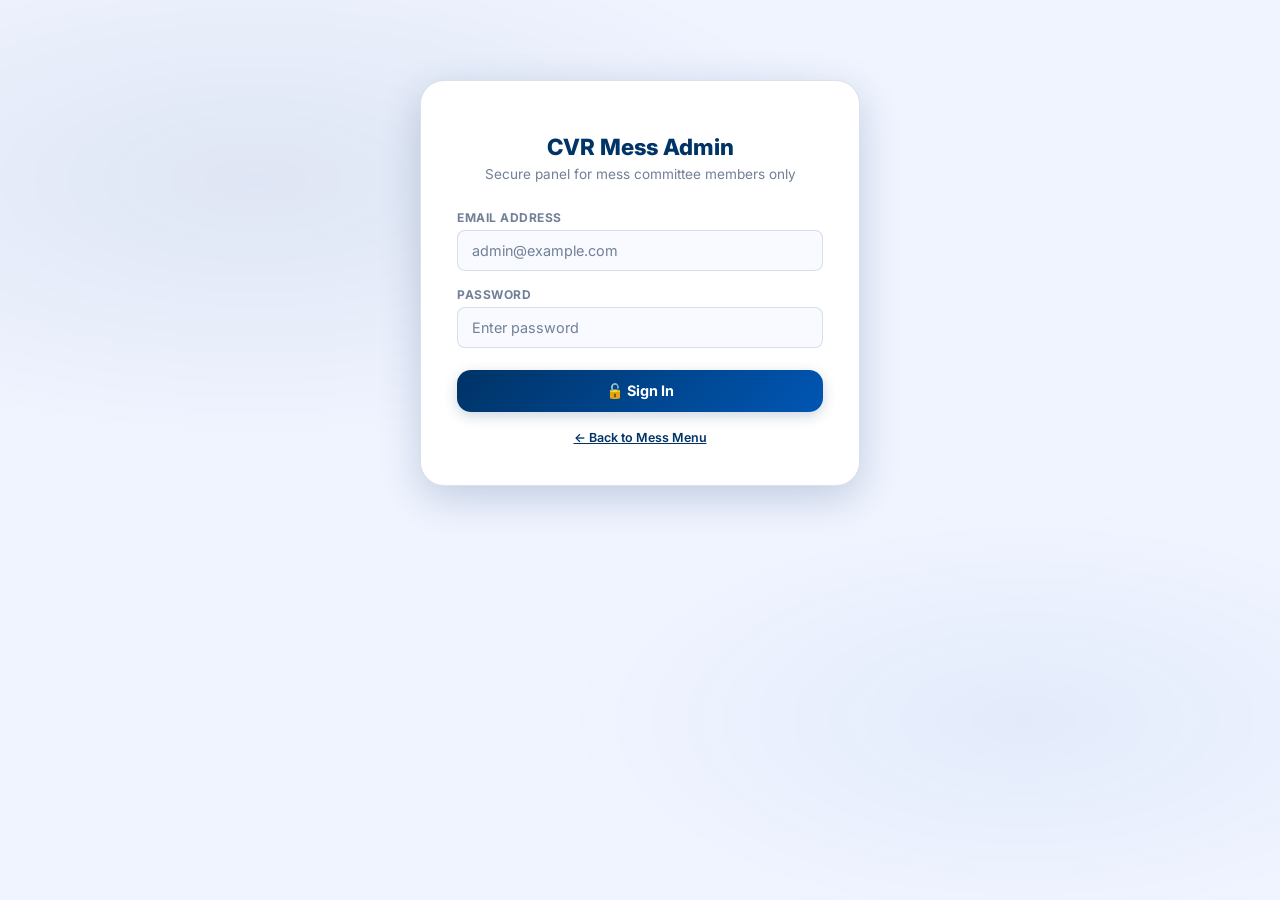
==== commit e680a8b1: "feat: Admin Crowd System & Professional UI Overhaul" ====
--- a/admin.html
+++ b/admin.html
@@ -158,12 +158,12 @@
 
 <!-- ── LOGIN ────────────────────────────────────────────────── -->
 <div id="loginSection">
-  <div class="login-logo">🔐</div>
+  <div class="login-logo"></div>
   <div class="login-title">CVR Mess Admin</div>
   <div class="login-sub">Secure panel for mess committee members only</div>
   <div class="login-row"><label for="email">Email Address</label><input id="email" type="email" placeholder="admin@example.com"></div>
   <div class="login-row"><label for="password">Password</label><input id="password" type="password" placeholder="Enter password"></div>
-  <button class="btn btn-primary" onclick="login()">🔓 Sign In</button>
+  <button class="btn btn-primary" onclick="login()"> 🔓 Sign In</button>
   <p style="margin-top:18px;font-size:.78rem;color:var(--text3)"><a href="index.html" style="color:var(--accent);font-weight:600">← Back to Mess Menu</a></p>
 </div>
 
@@ -172,16 +172,22 @@
   <div class="admin-wrap">
     <div class="admin-header">
       <div class="header-brand">
-        <img src="logo.jpeg" alt="CVR">
-        <div><div class="header-title">Admin Dashboard</div><div class="header-sub">C V Raman Hostel Mess Committee</div></div>
+        <img src="logo.png" alt="CVR">
+        <div>
+          <div class="header-title">Admin Dashboard</div>
+          <select id="adminHostelSelect" onchange="window.onAdminHostelChange()" style="margin-top: 6px; padding: 6px 12px; border-radius: 20px; border: 1.5px solid var(--border); background: var(--surface2); color: var(--text); font-family: inherit; font-size: 0.85rem; font-weight: 600; outline: none; cursor: pointer;">
+            <option value="c v raman">C V Raman Hostel</option>
+            <option value="aryabhatt">Aryabhatt Hostel</option>
+          </select>
+        </div>
       </div>
       <div style="display:flex;gap:8px">
-        <a href="index.html" class="btn btn-sm" style="background:var(--surface);color:var(--accent);border:1.5px solid var(--border);text-decoration:none;width:auto;margin-top:0">👁 View Site</a>
+        <a href="index.html" class="btn btn-sm" style="background:var(--surface);color:var(--accent);border:1.5px solid var(--border);text-decoration:none;width:auto;margin-top:0"> View Site</a>
         <button class="btn btn-red btn-sm" onclick="logout()" style="width:auto;margin-top:0">Sign Out</button>
       </div>
     </div>
 
-    <div id="saveStatus">✅ Saved and live!</div>
+    <div id="saveStatus">Saved and live!</div>
 
     <div class="stats-row">
       <div class="stat-card"><div class="stat-val">7</div><div class="stat-lbl">Days</div></div>
@@ -191,17 +197,19 @@
     </div>
 
     <div class="tab-bar">
-      <button class="tab-btn active"   onclick="switchTab('menu',this)">🍽️ Menu</button>
-      <button class="tab-btn"          onclick="switchTab('notice',this)">📢 Notices</button>
-      <button class="tab-btn"          onclick="switchTab('gallery',this)">📸 Dish Gallery</button>
-      <button class="tab-btn"          onclick="switchTab('special',this)">⭐ Special Dinner</button>
-      <button class="tab-btn"          onclick="switchTab('timings',this)">🕒 Timings</button>
+      <button class="tab-btn active"   onclick="switchTab('menu',this)"> Menu</button>
+      <button class="tab-btn"          onclick="switchTab('notice',this)"> Notices</button>
+      <button class="tab-btn"          onclick="switchTab('gallery',this)"> Dish Gallery</button>
+      <button class="tab-btn"          onclick="switchTab('special',this)">⭐ Special 🍛 Dinner</button>
+      <button class="tab-btn"          onclick="switchTab('timings',this)"> Timings</button>
+      <button class="tab-btn"          onclick="switchTab('crowd',this)"> Crowd</button>
+      <button class="tab-btn"          onclick="switchTab('ratings',this)"> Ratings</button>
     </div>
 
     <!-- ── TAB: MENU ──────────────────────────────────────────── -->
     <div class="tab-panel active" id="tab-menu">
       <div class="card">
-        <div class="card-title">🍽️ Weekly Menu Editor</div>
+        <div class="card-title"> Weekly 🍽️ Menu Editor</div>
         <p style="font-size:.85rem;color:var(--text3);margin-bottom:16px">Select a day, update meals, and publish instantly to all students.</p>
         <div class="day-selector" id="daySelector">
           <button class="day-sel-btn active" data-day="Monday"    onclick="selDay('Monday',this)">Monday</button>
@@ -213,9 +221,9 @@
           <button class="day-sel-btn" data-day="Sunday"    onclick="selDay('Sunday',this)">Sunday</button>
         </div>
         <div id="menuEditorContent"></div>
-        <button class="btn btn-green" onclick="updateMenu()">💾 Save &amp; Publish Menu</button>
+        <button class="btn btn-green" onclick="updateMenu()"> 💾 Save &amp; Publish Menu</button>
         <div class="preview-box" id="menuPreviewBox" style="display:none">
-          <h4>📋 Live Preview</h4><div id="menuPreviewContent"></div>
+          <h4> Live Preview</h4><div id="menuPreviewContent"></div>
         </div>
       </div>
     </div>
@@ -223,36 +231,54 @@
     <!-- ── TAB: NOTICES ───────────────────────────────────────── -->
     <div class="tab-panel" id="tab-notice">
       <div class="card">
-        <div class="card-title">✏️ Post New Notice</div>
+        <div class="card-title"> ✏️ Post New Notice</div>
+        <div class="form-row">
+          <label for="noticeHostel">Target Hostel</label>
+          <select id="noticeHostel" style="width:100%; padding: 10px 14px; border-radius: var(--r-sm); border: 1.5px solid var(--border); background: var(--surface2); font-family: inherit; font-size: 0.9rem;">
+            <option value="all">All Hostels</option>
+            <option value="c v raman">C V Raman</option>
+            <option value="aryabhatt">Aryabhatta</option>
+          </select>
+        </div>
         <div class="form-row"><label for="noticeTitle">Notice Title</label><input id="noticeTitle" placeholder="e.g. Special Meal Tomorrow" maxlength="80"></div>
         <div class="form-row"><label for="noticeContent">Message</label><textarea id="noticeContent" placeholder="Full notice text…" maxlength="500"></textarea><span style="font-size:.72rem;color:var(--text3);float:right;margin-top:4px" id="noticeCC">0/500</span></div>
         <div class="btn-group">
-          <button class="btn btn-purple" onclick="postCurrentNotice()">📢 Post as Live Notice</button>
-          <button class="btn btn-primary" onclick="addNoticeToHistory()">📋 Save to History</button>
+          <button class="btn btn-purple" onclick="addNoticeToHistory()"> Post Notice</button>
         </div>
       </div>
+    </div>
+
+    <!-- ── TAB: RATINGS ───────────────────────────────────────── -->
+    <div class="tab-panel" id="tab-ratings">
       <div class="card">
-        <div class="card-title">🗂️ Notice History</div>
-        <div class="notice-list" id="noticeList"><p style="color:var(--text3);font-size:.85rem">Loading…</p></div>
+        <div class="card-title"> 📈 Dish Ratings</div>
+        <p style="font-size:.85rem;color:var(--text3);margin-bottom:16px">View aggregated ratings submitted by students for each dish.</p>
+        <div class="form-row">
+          <label>Select Date</label>
+          <input type="date" id="adminRatingsDate" onchange="fetchAdminRatings()">
+        </div>
+        <div id="adminRatingsContent" style="margin-top:16px;">
+          <p style="color:var(--text3);font-size:.85rem;text-align:center;">Select a date to view ratings.</p>
+        </div>
       </div>
     </div>
 
     <!-- ── TAB: DISH GALLERY ──────────────────────────────────── -->
     <div class="tab-panel" id="tab-gallery">
       <div class="card">
-        <div class="card-title">📸 Add Dish Photo</div>
+        <div class="card-title"> 📸 Add Dish Photo</div>
         <p style="font-size:.85rem;color:var(--text3);margin-bottom:18px">Add food photos via upload or by pasting an external image link.</p>
 
         <!-- Toggle Mode -->
         <div style="display:flex;gap:8px;margin-bottom:18px">
-          <button class="btn btn-sm" id="modeUploadBtn" onclick="setGalleryMode('upload')" style="background:var(--accent);color:white">📁 Upload File</button>
-          <button class="btn btn-sm" id="modeLinkBtn" onclick="setGalleryMode('link')" style="background:var(--surface2);color:var(--text2);border:1px solid var(--border)">🔗 Paste URL</button>
+          <button class="btn btn-sm" id="modeUploadBtn" onclick="setGalleryMode('upload')" style="background:var(--accent);color:white"> 📁 Upload File</button>
+          <button class="btn btn-sm" id="modeLinkBtn" onclick="setGalleryMode('link')" style="background:var(--surface2);color:var(--text2);border:1px solid var(--border)"> 🔗 Paste URL</button>
         </div>
 
         <!-- Mode: Upload -->
         <div id="galleryUploadZone">
           <div class="upload-zone" id="uploadZone" onclick="document.getElementById('dishFile').click()">
-            <div class="uz-icon">📷</div>
+            <div class="uz-icon"></div>
             <div class="uz-text">Click to choose a photo</div>
             <div class="uz-sub">JPG, PNG, WEBP up to 5 MB</div>
             <input type="file" id="dishFile" accept="image/*" style="display:none" onchange="onDishFileSelect(event)">
@@ -284,20 +310,20 @@
             <label for="dishCategory">Category</label>
             <select id="dishCategory">
               <option value="">Select category…</option>
-              <option value="Breakfast">🍳 Breakfast</option>
-              <option value="Lunch">🍱 Lunch</option>
-              <option value="Snacks">☕ Snacks</option>
-              <option value="Dinner">🍛 Dinner</option>
-              <option value="Dessert">🍦 Dessert</option>
+              <option value="🍳 Breakfast"> 🍳 Breakfast</option>
+              <option value="🍱 Lunch"> 🍱 Lunch</option>
+              <option value="☕ Snacks"> ☕ Snacks</option>
+              <option value="🍛 Dinner"> 🍛 Dinner</option>
+              <option value="🍦 Dessert"> 🍦 Dessert</option>
             </select>
           </div>
         </div>
-        <button class="btn btn-purple" onclick="saveDish()" id="uploadBtn">💾 Save to Gallery</button>
+        <button class="btn btn-purple" onclick="saveDish()" id="uploadBtn"> 💾 Save to Gallery</button>
       </div>
 
       <!-- Gallery grid -->
       <div class="card">
-        <div class="card-title">🖼️ Current Gallery <span id="dishCountBadge" style="font-size:.75rem;font-weight:500;color:var(--text3);margin-left:4px"></span></div>
+        <div class="card-title"> Current Gallery <span id="dishCountBadge" style="font-size:.75rem;font-weight:500;color:var(--text3);margin-left:4px"></span></div>
         <div class="dish-admin-grid" id="adminDishGrid"><p style="color:var(--text3);font-size:.85rem">Loading…</p></div>
       </div>
     </div>
@@ -305,7 +331,7 @@
     <!-- ── TAB: SPECIAL DINNER ────────────────────────────────── -->
     <div class="tab-panel" id="tab-special">
       <div class="card">
-        <div class="card-title">⭐ Special Dinner / Event</div>
+        <div class="card-title">⭐ Special 🍛 Dinner / Event</div>
         <p style="font-size:.85rem;color:var(--text3);margin-bottom:18px">Announce a special dinner or event. It shows as a prominent banner on the main page.</p>
 
         <div class="toggle-row">
@@ -320,7 +346,7 @@
         </div>
 
         <div id="specialFields" style="margin-top:18px">
-          <div class="form-row"><label for="specialTitle">Event Title *</label><input id="specialTitle" placeholder="e.g. Biryani Night 🍚"></div>
+          <div class="form-row"><label for="specialTitle">Event Title *</label><input id="specialTitle" placeholder="e.g. Biryani Night "></div>
           <div class="form-row"><label for="specialDetails">Details</label><textarea id="specialDetails" placeholder="e.g. Special Biryani + Raita + Gulab Jamun served tonight!" rows="3"></textarea></div>
           <div class="form-grid-3">
             <div class="form-row"><label for="specialDate">Date</label><input id="specialDate" type="date"></div>
@@ -328,35 +354,64 @@
             <div class="form-row"><label for="specialMenu">Special Menu</label><input id="specialMenu" placeholder="e.g. Biryani, Raita, Gulab Jamun"></div>
           </div>
         </div>
-        <button class="btn btn-orange" onclick="saveSpecialEvent()">💾 Save Special Event</button>
-        <button class="btn btn-red" onclick="clearSpecialEvent()" style="margin-top:8px">🗑 Clear Event (Hide Banner)</button>
+        <button class="btn btn-orange" onclick="saveSpecialEvent()"> 💾 Save Special Event</button>
+        <button class="btn btn-red" onclick="clearSpecialEvent()" style="margin-top:8px"> Clear Event (Hide Banner)</button>
       </div>
     </div>
 
     <!-- ── TAB: TIMINGS ───────────────────────────────────────── -->
     <div class="tab-panel" id="tab-timings">
       <div class="card">
-        <div class="card-title">🕒 Mess Timing Settings</div>
+        <div class="card-title"> 🕒 Mess Timing Settings</div>
         <p style="font-size:.85rem;color:var(--text3);margin-bottom:20px">Update official timings. Changes reflect on the student page instantly.</p>
         <div style="margin-bottom:20px">
           <div style="font-size:.88rem;font-weight:700;color:var(--text);margin-bottom:14px">Weekday (Mon–Fri)</div>
           <div class="form-grid-2">
-            <div class="form-row"><label>Breakfast</label><input id="wd_b" placeholder="7:30 AM – 9:30 AM"></div>
-            <div class="form-row"><label>Lunch</label><input id="wd_l" placeholder="12:30 PM – 2:30 PM"></div>
-            <div class="form-row"><label>Snacks</label><input id="wd_s" placeholder="5:30 PM – 6:30 PM"></div>
-            <div class="form-row"><label>Dinner</label><input id="wd_d" placeholder="8:00 PM – 10:00 PM"></div>
+            <div class="form-row"><label>🍳 Breakfast</label><input id="wd_b" placeholder="7:30 AM – 9:30 AM"></div>
+            <div class="form-row"><label>🍱 Lunch</label><input id="wd_l" placeholder="12:30 PM – 2:30 PM"></div>
+            <div class="form-row"><label>☕ Snacks</label><input id="wd_s" placeholder="5:30 PM – 6:30 PM"></div>
+            <div class="form-row"><label>🍛 Dinner</label><input id="wd_d" placeholder="8:00 PM – 10:00 PM"></div>
           </div>
         </div>
         <div style="margin-bottom:20px">
           <div style="font-size:.88rem;font-weight:700;color:var(--text);margin-bottom:14px">Weekend (Sat–Sun)</div>
           <div class="form-grid-2">
-            <div class="form-row"><label>Breakfast</label><input id="we_b" placeholder="8:00 AM – 10:00 AM"></div>
-            <div class="form-row"><label>Lunch</label><input id="we_l" placeholder="1:00 PM – 3:00 PM"></div>
-            <div class="form-row"><label>Snacks</label><input id="we_s" placeholder="5:30 PM – 6:30 PM"></div>
-            <div class="form-row"><label>Dinner</label><input id="we_d" placeholder="8:00 PM – 10:00 PM"></div>
+            <div class="form-row"><label>🍳 Breakfast</label><input id="we_b" placeholder="8:00 AM – 10:00 AM"></div>
+            <div class="form-row"><label>🍱 Lunch</label><input id="we_l" placeholder="1:00 PM – 3:00 PM"></div>
+            <div class="form-row"><label>☕ Snacks</label><input id="we_s" placeholder="5:30 PM – 6:30 PM"></div>
+            <div class="form-row"><label>🍛 Dinner</label><input id="we_d" placeholder="8:00 PM – 10:00 PM"></div>
           </div>
         </div>
-        <button class="btn btn-primary" onclick="saveTimings()">💾 Save Timings</button>
+        <button class="btn btn-primary" onclick="saveTimings()"> 💾 Save Timings</button>
+      </div>
+    </div>
+    
+    <!-- ── TAB: CROWD ─────────────────────────────────────────── -->
+    <div class="tab-panel" id="tab-crowd">
+      <div class="card">
+        <div class="card-title"> 📊 Crowd Control</div>
+        <div style="margin-bottom:16px;">
+          <label>Current Status</label>
+          <div id="adminCrowdStatus" style="padding:10px; background:var(--surface2); border-radius:var(--r-sm); margin-top:6px; color:var(--text2)">Loading...</div>
+        </div>
+        <div class="form-row">
+          <label>Select Meal</label>
+          <select id="crowdMealSelect">
+            <option value="breakfast"> 🍳 Breakfast</option>
+            <option value="lunch"> 🍱 Lunch</option>
+            <option value="dinner"> 🍛 Dinner</option>
+          </select>
+        </div>
+        <div class="form-row">
+          <label>Update Level</label>
+          <select id="crowdLevelSelect">
+            <option value="low"> 🟢 Low</option>
+            <option value="medium"> 🟡 Medium</option>
+            <option value="high"> 🔴 High</option>
+          </select>
+        </div>
+        <button class="btn btn-primary" onclick="adminSetCrowd()"> Update Crowd Level</button>
+        <button class="btn btn-sm" onclick="adminClearCrowd()" style="margin-top:10px; background:var(--surface2); color:var(--text2); border:1px solid var(--border);">Reset All to Estimated</button>
       </div>
     </div>
 
@@ -366,7 +421,7 @@
 <script type="module">
 import { initializeApp } from "https://www.gstatic.com/firebasejs/12.9.0/firebase-app.js";
 import { getAuth, signInWithEmailAndPassword, signOut, onAuthStateChanged } from "https://www.gstatic.com/firebasejs/12.9.0/firebase-auth.js";
-import { getFirestore, doc, setDoc, addDoc, getDoc, deleteDoc, collection, query, orderBy, onSnapshot, serverTimestamp } from "https://www.gstatic.com/firebasejs/12.9.0/firebase-firestore.js";
+import { getFirestore, doc, setDoc, addDoc, getDoc, getDocs, deleteDoc, collection, query, orderBy, where, onSnapshot, serverTimestamp } from "https://www.gstatic.com/firebasejs/12.9.0/firebase-firestore.js";
 import { getStorage, ref, uploadBytesResumable, getDownloadURL, deleteObject } from "https://www.gstatic.com/firebasejs/12.9.0/firebase-storage.js";
 
 const firebaseConfig = {
@@ -389,6 +444,8 @@
 let selectedFile   = null;
 let adminDishes    = [];
 let galleryMode    = "upload"; // or 'link'
+let currentAdminHostel = localStorage.getItem("adminSelectedHostel") || "c v raman";
+let galleryUnsubscribe = null;
 
 /* AUTH */
 onAuthStateChanged(auth, user => {
@@ -403,6 +460,9 @@
 });
 
 async function initAdmin() {
+  const sel = document.getElementById("adminHostelSelect");
+  if (sel) sel.value = currentAdminHostel;
+  
   buildMenuEditor("Monday");
   await loadMenuFromFirebase();
   listenNotices();
@@ -410,12 +470,86 @@
   loadSpecialEvent();
   loadTimings();
   setupDragDrop();
-}
+  if (window.listenToCrowdAdmin) window.listenToCrowdAdmin();
+}
+
+/* RATINGS */
+window.fetchAdminRatings = async () => {
+  const datePicker = document.getElementById("adminRatingsDate");
+  const content = document.getElementById("adminRatingsContent");
+  if(!datePicker || !content) return;
+  
+  let dateVal = datePicker.value;
+  if(!dateVal) {
+    dateVal = new Date().toISOString().split('T')[0];
+    datePicker.value = dateVal;
+  }
+  
+  content.innerHTML = '<p style="color:var(--text3);text-align:center">Loading...</p>';
+  try {
+    const q = query(collection(db, "dish_ratings"), where("hostel", "==", currentAdminHostel), where("date", "==", dateVal));
+    const snap = await getDocs(q);
+    
+    if (snap.empty) {
+      content.innerHTML = '<p style="color:var(--text3);text-align:center">No ratings found for this date.</p>';
+      return;
+    }
+    
+    const stats = {};
+    snap.docs.forEach(d => {
+      const rd = d.data();
+      if (!stats[rd.dishName]) stats[rd.dishName] = { total: 0, count: 0, meal: rd.mealType || 'unknown' };
+      stats[rd.dishName].total += rd.rating;
+      stats[rd.dishName].count += 1;
+    });
+    
+    const sortedDishes = Object.keys(stats).sort((a,b) => {
+      const avgA = stats[a].total / stats[a].count;
+      const avgB = stats[b].total / stats[b].count;
+      return avgB - avgA;
+    });
+    
+    let html = '<div style="display:flex;flex-direction:column;gap:10px;">';
+    sortedDishes.forEach(dish => {
+      const s = stats[dish];
+      const avg = (s.total / s.count).toFixed(1);
+      html += `<div style="display:flex;justify-content:space-between;align-items:center;background:var(--surface2);padding:10px 14px;border-radius:12px;border:1px solid var(--border);">
+        <div>
+          <div style="font-weight:600;color:var(--text);">${dish}</div>
+          <div style="font-size:0.75rem;color:var(--text3);text-transform:capitalize;">${s.meal}</div>
+        </div>
+        <div style="text-align:right;">
+          <div style="font-weight:700;color:var(--yellow);font-size:1.1rem;"> ${avg}</div>
+          <div style="font-size:0.75rem;color:var(--text3);">${s.count} ratings</div>
+        </div>
+      </div>`;
+    });
+    html += '</div>';
+    content.innerHTML = html;
+  } catch (err) {
+    console.error(err);
+    content.innerHTML = '<p style="color:var(--red);text-align:center">Error fetching ratings.</p>';
+  }
+};
+
+window.onAdminHostelChange = async () => {
+  currentAdminHostel = document.getElementById("adminHostelSelect").value;
+  localStorage.setItem("adminSelectedHostel", currentAdminHostel);
+  await loadMenuFromFirebase();
+  await loadTimings();
+  listenDishes();
+  if (window.listenToCrowdAdmin) window.listenToCrowdAdmin();
+  if (document.getElementById("tab-ratings")?.classList.contains("active")) {
+    fetchAdminRatings();
+  }
+  showSaved(" Switched to " + (currentAdminHostel === "aryabhatt" ? "Aryabhatt" : "C V Raman"));
+};
 
 window.login = async () => {
   const e = document.getElementById("email").value.trim();
   const p = document.getElementById("password").value;
   if (!e||!p) { alert("Fill in email and password."); return; }
+  
   try { await signInWithEmailAndPassword(auth, e, p); }
   catch(err) { alert("Login failed: " + err.message); }
 };
@@ -427,6 +561,10 @@
   document.querySelectorAll(".tab-btn").forEach(b => b.classList.remove("active"));
   document.getElementById("tab-"+name).classList.add("active");
   btn.classList.add("active");
+  
+  if (name === 'ratings') {
+    if (window.fetchAdminRatings) window.fetchAdminRatings();
+  }
 };
 
 /* MENU EDITOR */
@@ -443,18 +581,19 @@
   document.getElementById("menuEditorContent").innerHTML = `
     <h3 style="font-size:.95rem;font-weight:700;color:var(--text);margin-bottom:14px">Editing: <span style="color:var(--accent)">${day}</span></h3>
     <div class="form-grid-2">
-      <div class="form-row"><label>🍳 Breakfast</label><input id="f_b" placeholder="e.g. Aloo Paratha, Chutney" oninput="updatePreview()"></div>
-      <div class="form-row"><label>🍱 Lunch</label><input id="f_l" placeholder="e.g. Dal, Rice, Sabzi, Roti" oninput="updatePreview()"></div>
-      <div class="form-row"><label>☕ Snacks</label><input id="f_s" placeholder="e.g. Samosa, Tea" oninput="updatePreview()"></div>
-      <div class="form-row"><label>🍛 Dinner</label><input id="f_d" placeholder="e.g. Paneer, Dal, Rice, Roti" oninput="updatePreview()"></div>
-    </div>
-    <div class="form-row"><label>🍦 Dessert <span style="font-weight:400;text-transform:none">(optional)</span></label><input id="f_ds" placeholder="e.g. Gulab Jamun" oninput="updatePreview()"></div>`;
+      <div class="form-row"><label> 🍳 Breakfast</label><input id="f_b" placeholder="e.g. Aloo Paratha, Chutney" oninput="updatePreview()"></div>
+      <div class="form-row"><label> 🍱 Lunch</label><input id="f_l" placeholder="e.g. Dal, Rice, Sabzi, Roti" oninput="updatePreview()"></div>
+      <div class="form-row"><label> ☕ Snacks</label><input id="f_s" placeholder="e.g. Samosa, Tea" oninput="updatePreview()"></div>
+      <div class="form-row"><label> 🍛 Dinner</label><input id="f_d" placeholder="e.g. Paneer, Dal, Rice, Roti" oninput="updatePreview()"></div>
+    </div>
+    <div class="form-row"><label> 🍦 Dessert <span style="font-weight:400;text-transform:none">(optional)</span></label><input id="f_ds" placeholder="e.g. Gulab Jamun" oninput="updatePreview()"></div>`;
 }
 
 async function loadMenuFromFirebase() {
   try {
-    const snap = await getDoc(doc(db,"menu","c v raman"));
-    if (snap.exists()) { currentMenuDoc = snap.data(); populateDayFields("Monday"); updatePreview(); }
+    const snap = await getDoc(doc(db,"menu",currentAdminHostel));
+    if (snap.exists()) { currentMenuDoc = snap.data(); populateDayFields(currentDay); updatePreview(); }
+    else { currentMenuDoc = {}; populateDayFields(currentDay); updatePreview(); }
   } catch(e) { console.error(e); }
 }
 
@@ -466,14 +605,14 @@
 
 window.updateMenu = async () => {
   const b=gv("f_b"),l=gv("f_l"),s=gv("f_s"),d=gv("f_d"),ds=gv("f_ds");
-  if (!b||!l||!d) { alert("Fill Breakfast, Lunch, and Dinner before saving."); return; }
+  if (!b||!l||!d) { alert("Fill 🍳 Breakfast, 🍱 Lunch, and 🍛 Dinner before saving."); return; }
   const update = {
     [`${currentDay}_breakfast`]:b, [`${currentDay}_lunch`]:l,
     [`${currentDay}_snacks`]:s||"", [`${currentDay}_dinner`]:d,
     [`${currentDay}_dessert`]:ds||"-", updatedAt:serverTimestamp()
   };
   Object.assign(currentMenuDoc,update);
-  try { await setDoc(doc(db,"menu","c v raman"),update,{merge:true}); showSaved(); }
+  try { await setDoc(doc(db,"menu",currentAdminHostel),update,{merge:true}); showSaved(); }
   catch(e) { alert("Error: "+e.message); }
 };
 
@@ -483,42 +622,48 @@
   if(!bx||!ct) return;
   if(!b&&!l&&!s&&!d) { bx.style.display="none"; return; }
   bx.style.display="block";
-  ct.innerHTML=`<div class="preview-row"><span class="preview-label">🍳 Breakfast</span><span>${b||"—"}</span></div><div class="preview-row"><span class="preview-label">🍱 Lunch</span><span>${l||"—"}</span></div><div class="preview-row"><span class="preview-label">☕ Snacks</span><span>${s||"—"}</span></div><div class="preview-row"><span class="preview-label">🍛 Dinner</span><span>${d||"—"}</span></div>${ds?`<div class="preview-row"><span class="preview-label">🍦 Dessert</span><span>${ds}</span></div>`:""}`;
+  ct.innerHTML=`<div class="preview-row"><span class="preview-label"> 🍳 Breakfast</span><span>${b||"—"}</span></div><div class="preview-row"><span class="preview-label"> 🍱 Lunch</span><span>${l||"—"}</span></div><div class="preview-row"><span class="preview-label"> ☕ Snacks</span><span>${s||"—"}</span></div><div class="preview-row"><span class="preview-label"> 🍛 Dinner</span><span>${d||"—"}</span></div>${ds?`<div class="preview-row"><span class="preview-label"> 🍦 Dessert</span><span>${ds}</span></div>`:""}`;
 };
 
 /* NOTICES */
-window.postCurrentNotice = async () => {
-  const t=gv("noticeTitle"),c=gv("noticeContent");
+
+window.addNoticeToHistory = async () => {
+  const t=gv("noticeTitle"),c=gv("noticeContent"),h=gv("noticeHostel")||"all";
   if(!t||!c) { alert("Fill title and message."); return; }
-  try { await setDoc(doc(db,"settings","notice"),{title:t,content:c,updatedAt:serverTimestamp()}); showSaved("✅ Notice live on main page!"); }
-  catch(e) { alert(e.message); }
-};
-window.addNoticeToHistory = async () => {
-  const t=gv("noticeTitle"),c=gv("noticeContent");
-  if(!t||!c) { alert("Fill title and message."); return; }
-  try {
-    await addDoc(collection(db,"notices"),{title:t,content:c,createdAt:serverTimestamp()});
+  try {
+    await addDoc(collection(db,"notices"),{title:t,content:c,hostel:h,createdAt:serverTimestamp()});
     document.getElementById("noticeTitle").value=""; document.getElementById("noticeContent").value=""; document.getElementById("noticeCC").textContent="0/500";
-    showSaved("✅ Notice added to history!");
+    showSaved(" Notice added to history!");
   } catch(e) { alert(e.message); }
 };
+let noticesUnsubscribe = null;
 function listenNotices() {
-  const q=query(collection(db,"notices"),orderBy("createdAt","desc"));
-  onSnapshot(q, snap => {
+  if (noticesUnsubscribe) noticesUnsubscribe();
+  const q=query(collection(db,"notices"), orderBy("createdAt","desc"), limit(50));
+  noticesUnsubscribe = onSnapshot(q, snap => {
     const list=document.getElementById("noticeList"), st=document.getElementById("statNotices");
     if(!list) return;
-    if(st) st.textContent=snap.size;
-    if(snap.empty) { list.innerHTML="<p style='color:var(--text3);font-size:.85rem'>No notices yet.</p>"; return; }
-    list.innerHTML=snap.docs.map(d => {
+    
+    // Filter client-side to avoid composite index requirement
+    const filteredDocs = snap.docs.filter(d => {
+      const h = d.data().hostel;
+      return h === currentAdminHostel || h === "all";
+    });
+
+    if(st) st.textContent=filteredDocs.length;
+    if(filteredDocs.length === 0) { list.innerHTML="<p style='color:var(--text3);font-size:.85rem'>No notices yet.</p>"; return; }
+    
+    list.innerHTML=filteredDocs.map(d => {
       const data=d.data();
       let date="";
       if(data.createdAt?.toDate) date=data.createdAt.toDate().toLocaleString("en-IN",{day:"2-digit",month:"short",hour:"2-digit",minute:"2-digit"});
-      return `<div class="notice-item"><div class="nc"><div class="ntitle">${san(data.title)}</div><div class="nbody">${san(data.content)}</div>${date?`<div class="nmeta">📅 ${date}</div>`:""}</div><button class="del-btn" onclick="delNotice('${d.id}')">🗑 Delete</button></div>`;
+      const hBadge = data.hostel === 'all' ? '<span style="font-size:0.7rem;color:var(--text3);border:1px solid var(--border);padding:2px 6px;border-radius:10px;">All Hostels</span>' : `<span style="font-size:0.7rem;color:var(--accent);border:1px solid var(--accent);padding:2px 6px;border-radius:10px;background:var(--accent-glow)">${data.hostel}</span>`;
+      return `<div class="notice-item"><div class="nc"><div class="ntitle">${san(data.title)} ${hBadge}</div><div class="nbody">${san(data.content)}</div>${date?`<div class="nmeta"> ${date}</div>`:""}</div><button class="del-btn" onclick="delNotice('${d.id}')"> 🗑 Delete</button></div>`;
     }).join("");
   });
 }
 window.delNotice = async id => {
-  if(!confirm("Delete this notice?")) return;
+  if(!confirm("🗑 Delete this notice?")) return;
   try { await deleteDoc(doc(db,"notices",id)); } catch(e) { alert(e.message); }
 };
 
@@ -581,12 +726,12 @@
 
 async function addDishToFirestore(name, category, url, storagePath) {
   try {
-    await addDoc(collection(db,"dishes"), {
+    await addDoc(collection(db,"dishes_" + currentAdminHostel), {
       name, category, url,
       storagePath: storagePath || "",
       uploadedAt: serverTimestamp()
     });
-    showSaved("✅ Photo added to gallery!");
+    showSaved(" Photo added to gallery!");
     document.getElementById("dishName").value = "";
     document.getElementById("dishCategory").value = "";
     document.getElementById("dishFile").value = "";
@@ -621,31 +766,32 @@
       err => {
         console.error("Storage Upload Error:", err);
         alert(`Upload failed!\nError: ${err.message}\nCode: ${err.code}\n\nTIP: If you are on the Spark plan, try using the 'Link URL' mode instead!`);
-        btn.disabled = false; btn.textContent = "💾 Save to Gallery";
+        btn.disabled = false; btn.textContent = " 💾 Save to Gallery";
         progressWrap.style.display = "none";
       },
       async () => {
         const url = await getDownloadURL(task.snapshot.ref);
         await addDishToFirestore(name, cat, url, filename);
-        btn.disabled = false; btn.textContent = "💾 Save to Gallery";
+        btn.disabled = false; btn.textContent = " 💾 Save to Gallery";
         progressWrap.style.display = "none";
         fill.style.width = "0%";
       }
     );
   } catch(e) {
     alert("Error: " + e.message);
-    btn.disabled = false; btn.textContent = "💾 Save to Gallery";
+    btn.disabled = false; btn.textContent = " 💾 Save to Gallery";
     progressWrap.style.display = "none";
   }
 }
 
 function listenDishes() {
-  const q = query(collection(db,"dishes"), orderBy("uploadedAt","desc"));
-  onSnapshot(q, snap => {
+  if (galleryUnsubscribe) galleryUnsubscribe();
+  const q = query(collection(db,"dishes_" + currentAdminHostel), orderBy("uploadedAt","desc"));
+  galleryUnsubscribe = onSnapshot(q, snap => {
     renderAdminDishes(snap);
   }, err => {
     console.warn("Dishes ordered query failed (likely missing index). Trying unordered...", err);
-    onSnapshot(collection(db,"dishes"), snap => {
+    galleryUnsubscribe = onSnapshot(collection(db,"dishes_" + currentAdminHostel), snap => {
       renderAdminDishes(snap);
     }, err2 => {
       console.error("Dishes fetch failed:", err2);
@@ -669,21 +815,21 @@
   }
   grid.innerHTML = adminDishes.map(d => `
     <div class="dish-admin-card">
-      <img src="${d.url}" alt="${san(d.name)}" loading="lazy" onerror="this.src='data:image/svg+xml,<svg xmlns=%22http://www.w3.org/2000/svg%22 width=%22100%22 height=%2275%22><rect width=%22100%22 height=%2275%22 fill=%22%23eee%22/><text x=%2250%25%22 y=%2250%25%22 dy=%22.3em%22 text-anchor=%22middle%22>🖼️</text></svg>'">
-      <button class="dish-del-overlay" onclick="delDish('${d.id}','${d.storagePath||""}')" title="Delete">🗑</button>
+      <img src="${d.url}" alt="${san(d.name)}" loading="lazy" onerror="this.src='data:image/svg+xml,<svg xmlns=%22http://www.w3.org/2000/svg%22 width=%22100%22 height=%2275%22><rect width=%22100%22 height=%2275%22 fill=%22%23eee%22/><text x=%2250%25%22 y=%2250%25%22 dy=%22.3em%22 text-anchor=%22middle%22></text></svg>'">
+      <button class="dish-del-overlay" onclick="delDish('${d.id}','${d.storagePath||""}')" title="🗑 Delete"></button>
       <div class="dname">${san(d.name)}</div>
       ${d.category ? `<div class="dcat">${san(d.category)}</div>` : ""}
     </div>`).join("");
 }
 
 window.delDish = async (id, storagePath) => {
-  if (!confirm("Delete this photo permanently?")) return;
-  try {
-    await deleteDoc(doc(db,"dishes",id));
+  if (!confirm("🗑 Delete this photo permanently?")) return;
+  try {
+    await deleteDoc(doc(db,"dishes_" + currentAdminHostel,id));
     if (storagePath) {
       try { await deleteObject(ref(storage, storagePath)); } catch(_) {}
     }
-    showSaved("🗑 Photo deleted.");
+    showSaved(" Photo deleted.");
   } catch(e) { alert(e.message); }
 };
 
@@ -712,7 +858,7 @@
   if (active && !title) { alert("Enter an event title."); return; }
   try {
     await setDoc(doc(db,"settings","specialEvent"),{active,title,details,date,time,menu,updatedAt:serverTimestamp()});
-    showSaved(active ? "⭐ Special event is now live!" : "✅ Banner hidden from students.");
+    showSaved(active ? "⭐ Special event is now live!" : " Banner hidden from students.");
   } catch(e) { alert(e.message); }
 };
 
@@ -721,36 +867,42 @@
   try {
     await setDoc(doc(db,"settings","specialEvent"),{active:false,updatedAt:serverTimestamp()},{merge:true});
     document.getElementById("specialActive").checked = false;
-    showSaved("🗑 Special event cleared.");
+    showSaved(" Special event cleared.");
   } catch(e) { alert(e.message); }
 };
 
 /* TIMINGS */
 async function loadTimings() {
   try {
-    const snap = await getDoc(doc(db,"settings","timings"));
-    if (!snap.exists()) return;
+    const snap = await getDoc(doc(db,"settings","timings_" + currentAdminHostel));
+    if (!snap.exists()) {
+      // Clear fields if no data
+      const s = (id) => { const el=document.getElementById(id); if(el) el.value=""; };
+      s("wd_b"); s("wd_l"); s("wd_s"); s("wd_d");
+      s("we_b"); s("we_l"); s("we_s"); s("we_d");
+      return;
+    }
     const d = snap.data();
-    const s = (id,v) => { const el=document.getElementById(id); if(el&&v) el.value=v; };
+    const s = (id,v) => { const el=document.getElementById(id); if(el) el.value=v||""; };
     s("wd_b",d.weekday_breakfast); s("wd_l",d.weekday_lunch); s("wd_s",d.weekday_snacks); s("wd_d",d.weekday_dinner);
     s("we_b",d.weekend_breakfast); s("we_l",d.weekend_lunch); s("we_s",d.weekend_snacks); s("we_d",d.weekend_dinner);
   } catch(e) { console.error(e); }
 }
 window.saveTimings = async () => {
   try {
-    await setDoc(doc(db,"settings","timings"),{
+    await setDoc(doc(db,"settings","timings_" + currentAdminHostel),{
       weekday_breakfast:gv("wd_b"),weekday_lunch:gv("wd_l"),weekday_snacks:gv("wd_s"),weekday_dinner:gv("wd_d"),
       weekend_breakfast:gv("we_b"),weekend_lunch:gv("we_l"),weekend_snacks:gv("we_s"),weekend_dinner:gv("we_d"),
       updatedAt:serverTimestamp()
     });
-    showSaved("✅ Timings updated live!");
+    showSaved(" Timings updated live for " + (currentAdminHostel === "aryabhatt" ? "Aryabhatt" : "C V Raman") + "!");
   } catch(e) { alert(e.message); }
 };
 
 /* HELPERS */
 function gv(id) { return document.getElementById(id)?.value.trim()||""; }
 function san(s) { return (s||"").replace(/&/g,"&amp;").replace(/</g,"&lt;").replace(/>/g,"&gt;"); }
-function showSaved(msg="✅ Saved and live!") {
+function showSaved(msg="Saved and live!") {
   const el=document.getElementById("saveStatus"); if(!el) return;
   el.textContent=msg; el.style.display="flex";
   clearTimeout(el._t); el._t=setTimeout(()=>el.style.display="none",3500);
@@ -760,6 +912,55 @@
 document.getElementById("noticeContent")?.addEventListener("input",function(){
   const el=document.getElementById("noticeCC"); if(el) el.textContent=`${this.value.length}/500`;
 });
+
+/* CROWD CONTROL */
+let crowdUnsubscribe = null;
+window.listenToCrowdAdmin = function() {
+  if (crowdUnsubscribe) crowdUnsubscribe();
+  crowdUnsubscribe = onSnapshot(doc(db, "crowd", currentAdminHostel), (snap) => {
+    const st = document.getElementById("adminCrowdStatus");
+    if (snap.exists()) {
+      const d = snap.data();
+      const b = d.breakfast || 'Estimated';
+      const l = d.lunch || 'Estimated';
+      const din = d.dinner || 'Estimated';
+      st.innerHTML = `
+        <div style="display:flex; justify-content:space-between; margin-bottom:4px;"><span>🍳 Breakfast:</span> <b style="text-transform:capitalize">${b}</b></div>
+        <div style="display:flex; justify-content:space-between; margin-bottom:4px;"><span>🍱 Lunch:</span> <b style="text-transform:capitalize">${l}</b></div>
+        <div style="display:flex; justify-content:space-between;"><span>🍛 Dinner:</span> <b style="text-transform:capitalize">${din}</b></div>
+        <div style="font-size:0.75rem; color:var(--text3); margin-top:8px; border-top:1px solid var(--border); padding-top:6px;">Last updated: ${d.updatedAt ? new Date(d.updatedAt.toMillis ? d.updatedAt.toMillis() : d.updatedAt).toLocaleString() : 'N/A'} (by ${d.updatedBy || 'N/A'})</div>
+      `;
+    } else {
+      st.textContent = "No data currently set (Using automatic estimates).";
+    }
+  });
+}
+
+window.adminSetCrowd = async function() {
+  const meal = document.getElementById('crowdMealSelect').value;
+  const level = document.getElementById('crowdLevelSelect').value;
+  try {
+    await setDoc(doc(db, "crowd", currentAdminHostel), {
+      [meal]: level,
+      updatedBy: 'admin',
+      lastUpdatedMeal: meal,
+      updatedAt: serverTimestamp()
+    }, { merge: true });
+    showSaved(`Live crowd status for ${meal} updated to ${level}`);
+  } catch(err) {
+    alert("Error: " + err.message);
+  }
+}
+
+window.adminClearCrowd = async function() {
+  try {
+    await deleteDoc(doc(db, "crowd", currentAdminHostel));
+    showSaved("Crowd status reset to automatic estimates");
+  } catch(err) {
+    alert("Error: " + err.message);
+  }
+}
+
 </script>
 </body>
 </html>
